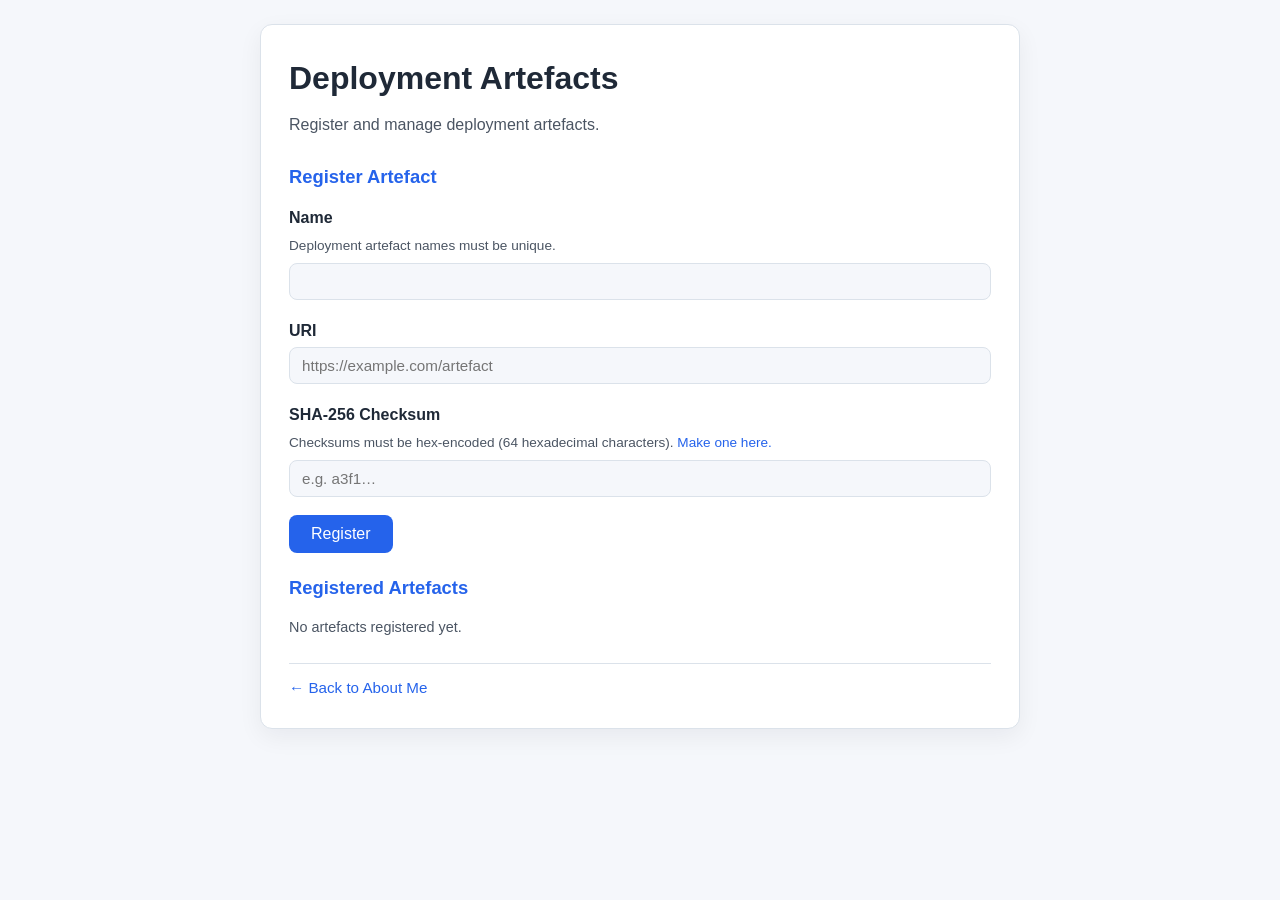
==== artifacts.html @ 804e6a68 "Add deployment artefacts registration form for pi connect feature Agent-Logs-Url: https://github.com" ====
<!DOCTYPE html>
<html lang="en">
<head>
  <meta charset="UTF-8" />
  <meta name="viewport" content="width=device-width, initial-scale=1.0" />
  <title>Deployment Artefacts</title>
  <style>
    :root {
      --bg: #f5f7fb;
      --card: #ffffff;
      --text: #1f2937;
      --muted: #4b5563;
      --accent: #2563eb;
      --border: #dbe2ea;
      --error: #dc2626;
      --success: #16a34a;
    }

    * {
      box-sizing: border-box;
      margin: 0;
      padding: 0;
    }

    body {
      font-family: "Segoe UI", Tahoma, Geneva, Verdana, sans-serif;
      background: var(--bg);
      color: var(--text);
      line-height: 1.6;
      padding: 24px;
    }

    .container {
      max-width: 760px;
      margin: 0 auto;
      background: var(--card);
      border: 1px solid var(--border);
      border-radius: 12px;
      padding: 28px;
      box-shadow: 0 8px 24px rgba(15, 23, 42, 0.06);
    }

    h1 {
      font-size: 2rem;
      margin-bottom: 8px;
    }

    .subtitle {
      color: var(--muted);
      margin-bottom: 24px;
    }

    h2 {
      margin-top: 20px;
      margin-bottom: 14px;
      font-size: 1.15rem;
      color: var(--accent);
    }

    a {
      color: var(--accent);
      text-decoration: none;
    }

    a:hover {
      text-decoration: underline;
    }

    /* Form */
    .form-group {
      margin-bottom: 18px;
    }

    label {
      display: block;
      font-weight: 600;
      margin-bottom: 4px;
    }

    .field-hint {
      font-size: 0.85rem;
      color: var(--muted);
      margin-bottom: 6px;
    }

    input[type="text"],
    input[type="url"] {
      width: 100%;
      padding: 9px 12px;
      border: 1px solid var(--border);
      border-radius: 8px;
      font-size: 0.95rem;
      color: var(--text);
      background: var(--bg);
      transition: border-color 0.2s;
    }

    input[type="text"]:focus,
    input[type="url"]:focus {
      outline: none;
      border-color: var(--accent);
    }

    input.invalid {
      border-color: var(--error);
    }

    .error-msg {
      color: var(--error);
      font-size: 0.85rem;
      margin-top: 4px;
      display: none;
    }

    .error-msg.visible {
      display: block;
    }

    button[type="submit"] {
      background: var(--accent);
      color: #fff;
      border: none;
      border-radius: 8px;
      padding: 10px 22px;
      font-size: 1rem;
      cursor: pointer;
      transition: background 0.2s;
    }

    button[type="submit"]:hover {
      background: #1d4ed8;
    }

    /* Artefacts table */
    .table-wrapper {
      overflow-x: auto;
      margin-top: 8px;
    }

    table {
      width: 100%;
      border-collapse: collapse;
      font-size: 0.9rem;
    }

    th {
      text-align: left;
      padding: 8px 10px;
      background: var(--bg);
      border-bottom: 2px solid var(--border);
      color: var(--muted);
      font-weight: 600;
    }

    td {
      padding: 8px 10px;
      border-bottom: 1px solid var(--border);
      word-break: break-all;
    }

    tr:last-child td {
      border-bottom: none;
    }

    .empty-msg {
      color: var(--muted);
      font-size: 0.9rem;
      margin-top: 8px;
    }

    .footer {
      margin-top: 24px;
      padding-top: 12px;
      border-top: 1px solid var(--border);
      color: var(--muted);
      font-size: 0.95rem;
    }
  </style>
</head>
<body>
  <main class="container">
    <h1>Deployment Artefacts</h1>
    <p class="subtitle">Register and manage deployment artefacts.</p>

    <section>
      <h2>Register Artefact</h2>
      <form id="artefact-form" novalidate>

        <div class="form-group">
          <label for="name">Name</label>
          <p class="field-hint">Deployment artefact names must be unique.</p>
          <input type="text" id="name" name="name" autocomplete="off" />
          <p class="error-msg" id="name-error"></p>
        </div>

        <div class="form-group">
          <label for="uri">URI</label>
          <input type="url" id="uri" name="uri" autocomplete="off" placeholder="https://example.com/artefact" />
          <p class="error-msg" id="uri-error"></p>
        </div>

        <div class="form-group">
          <label for="checksum">SHA-256 Checksum</label>
          <p class="field-hint">
            Checksums must be hex-encoded (64 hexadecimal characters).
            <a href="https://emn178.github.io/online-tools/sha256_checksum.html" target="_blank" rel="noopener">Make one here.</a>
          </p>
          <input type="text" id="checksum" name="checksum" autocomplete="off" placeholder="e.g. a3f1…" maxlength="64" />
          <p class="error-msg" id="checksum-error"></p>
        </div>

        <button type="submit">Register</button>
      </form>
    </section>

    <section>
      <h2>Registered Artefacts</h2>
      <div id="artefact-list">
        <p class="empty-msg" id="empty-msg">No artefacts registered yet.</p>
        <div class="table-wrapper" id="table-wrapper" hidden>
          <table>
            <thead>
              <tr>
                <th>Name</th>
                <th>URI</th>
                <th>SHA-256 Checksum</th>
              </tr>
            </thead>
            <tbody id="artefact-tbody"></tbody>
          </table>
        </div>
      </div>
    </section>

    <p class="footer">
      <a href="index.html">← Back to About Me</a>
    </p>
  </main>

  <script>
    const STORAGE_KEY = 'deployment-artefacts';

    function loadArtefacts() {
      try {
        return JSON.parse(localStorage.getItem(STORAGE_KEY) || '[]');
      } catch {
        return [];
      }
    }

    function saveArtefacts(artefacts) {
      localStorage.setItem(STORAGE_KEY, JSON.stringify(artefacts));
    }

    function renderArtefacts() {
      const artefacts = loadArtefacts();
      const tbody = document.getElementById('artefact-tbody');
      const emptyMsg = document.getElementById('empty-msg');
      const tableWrapper = document.getElementById('table-wrapper');

      tbody.innerHTML = '';

      if (artefacts.length === 0) {
        emptyMsg.hidden = false;
        tableWrapper.hidden = true;
        return;
      }

      emptyMsg.hidden = true;
      tableWrapper.hidden = false;

      artefacts.forEach(({ name, uri, checksum }) => {
        const tr = document.createElement('tr');
        tr.innerHTML = `
          <td>${escapeHtml(name)}</td>
          <td><a href="${escapeHtml(uri)}" target="_blank" rel="noopener">${escapeHtml(uri)}</a></td>
          <td><code>${escapeHtml(checksum)}</code></td>
        `;
        tbody.appendChild(tr);
      });
    }

    function escapeHtml(str) {
      return str
        .replace(/&/g, '&amp;')
        .replace(/</g, '&lt;')
        .replace(/>/g, '&gt;')
        .replace(/"/g, '&quot;')
        .replace(/'/g, '&#39;');
    }

    function showError(id, message) {
      const el = document.getElementById(id);
      el.textContent = message;
      el.classList.add('visible');
      document.getElementById(id.replace('-error', '')).classList.add('invalid');
    }

    function clearError(id) {
      const el = document.getElementById(id);
      el.textContent = '';
      el.classList.remove('visible');
      document.getElementById(id.replace('-error', '')).classList.remove('invalid');
    }

    document.getElementById('artefact-form').addEventListener('submit', function (e) {
      e.preventDefault();

      const name = document.getElementById('name').value.trim();
      const uri = document.getElementById('uri').value.trim();
      const checksum = document.getElementById('checksum').value.trim();

      let valid = true;

      // Clear previous errors
      clearError('name-error');
      clearError('uri-error');
      clearError('checksum-error');

      // Validate name
      if (!name) {
        showError('name-error', 'Name is required.');
        valid = false;
      } else {
        const artefacts = loadArtefacts();
        if (artefacts.some(a => a.name === name)) {
          showError('name-error', 'An artefact with this name already exists. Names must be unique.');
          valid = false;
        }
      }

      // Validate URI
      if (!uri) {
        showError('uri-error', 'URI is required.');
        valid = false;
      }

      // Validate checksum: must be exactly 64 hex characters
      if (!checksum) {
        showError('checksum-error', 'SHA-256 checksum is required.');
        valid = false;
      } else if (!/^[0-9a-fA-F]{64}$/.test(checksum)) {
        showError('checksum-error', 'Checksum must be hex-encoded (exactly 64 hexadecimal characters).');
        valid = false;
      }

      if (!valid) return;

      const artefacts = loadArtefacts();
      artefacts.push({ name, uri, checksum: checksum.toLowerCase() });
      saveArtefacts(artefacts);

      this.reset();
      renderArtefacts();
    });

    renderArtefacts();
  </script>
</body>
</html>
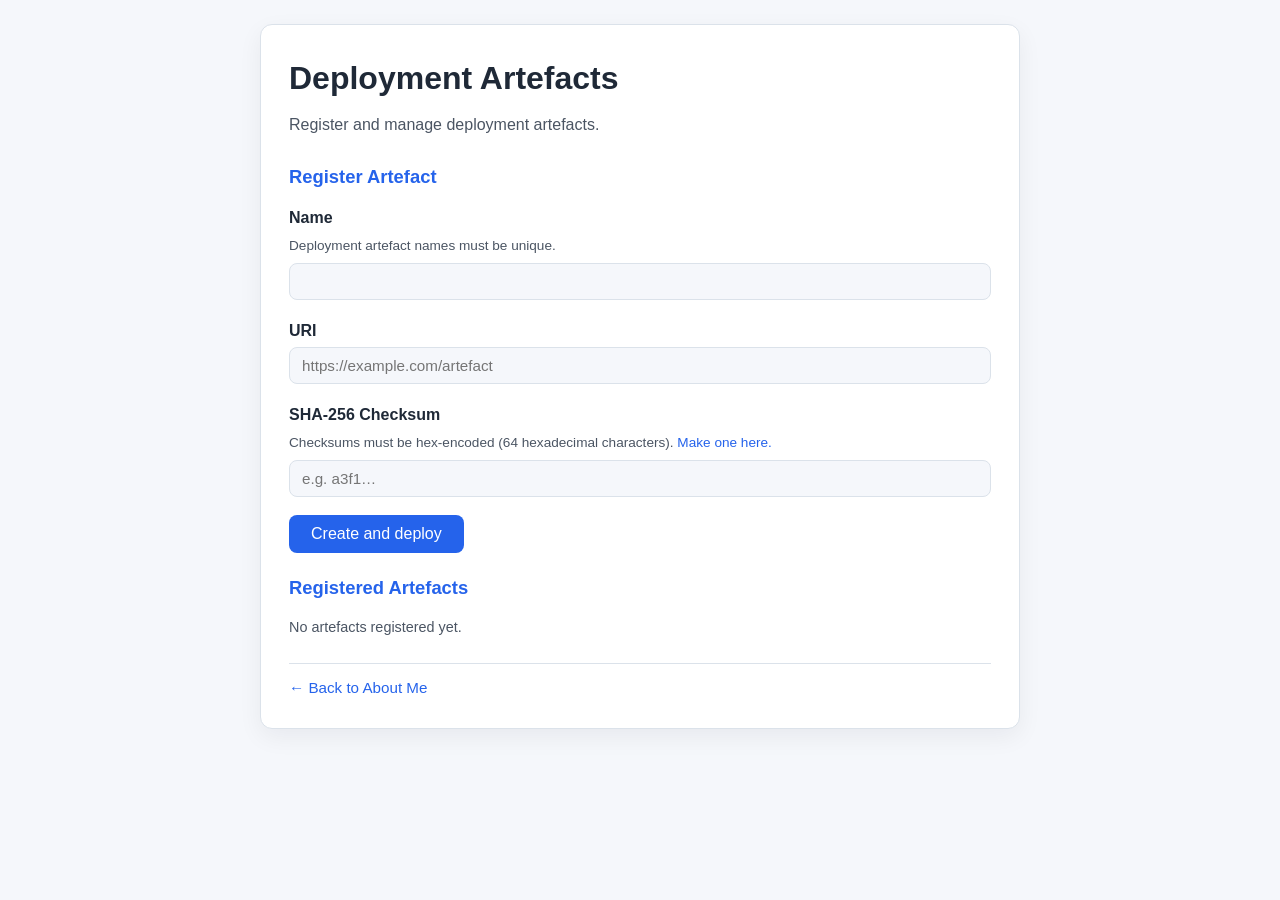
==== commit 0d978455: "feat: rename Register button to Create and deploy for Pi Connect Agent-Logs-Url: https://github.com/" ====
--- a/artifacts.html
+++ b/artifacts.html
@@ -209,7 +209,7 @@
           <p class="error-msg" id="checksum-error"></p>
         </div>
 
-        <button type="submit">Register</button>
+        <button type="submit">Create and deploy</button>
       </form>
     </section>
 
